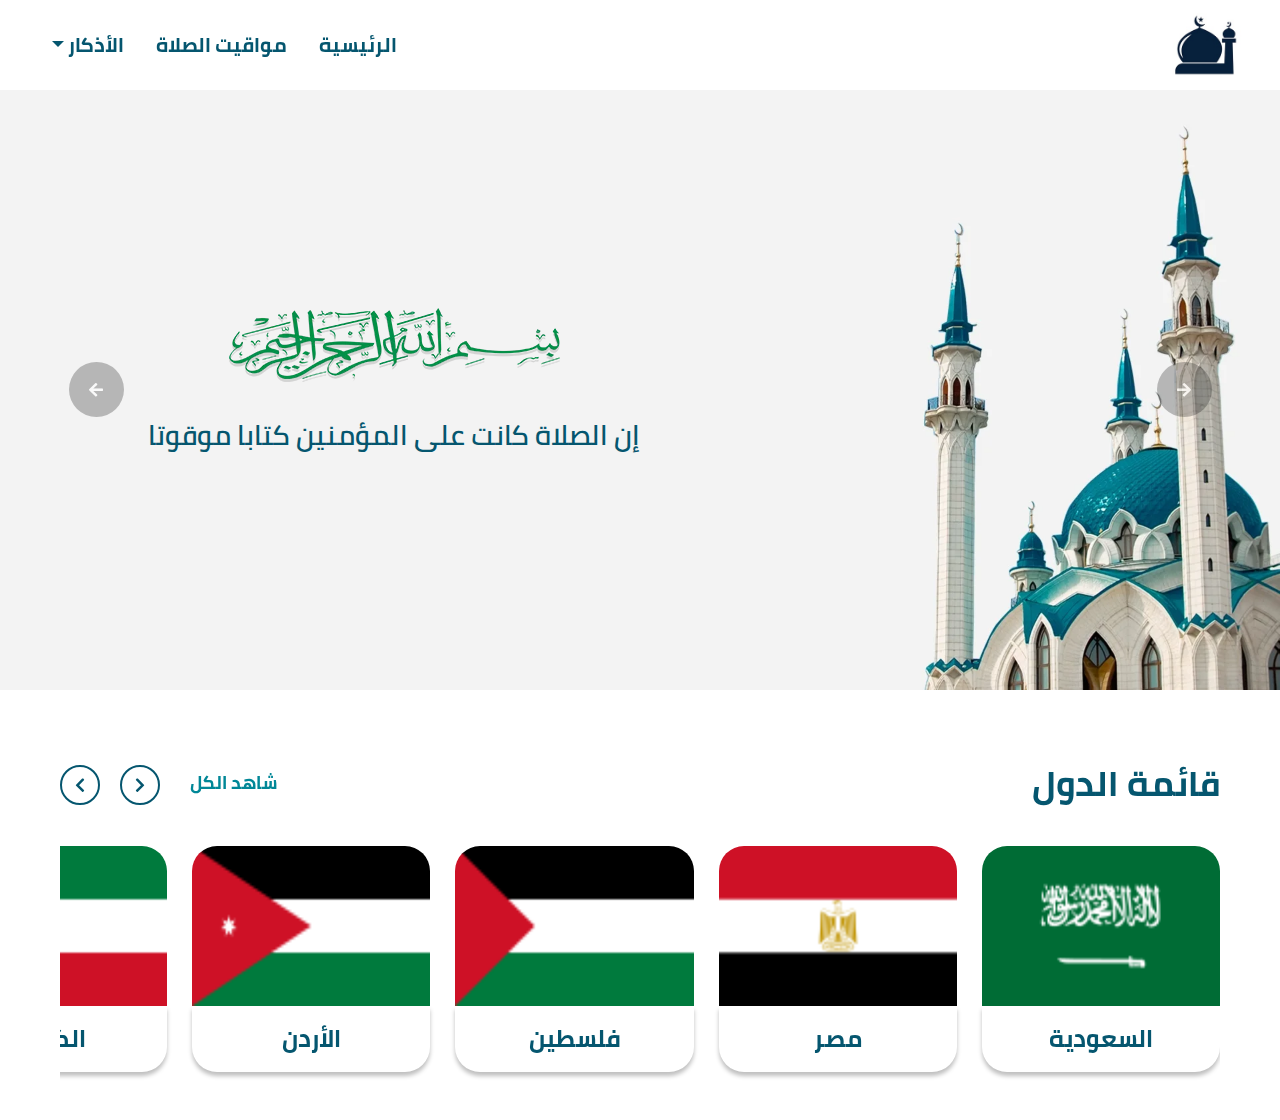
==== index.html @ e68f7e4a "first commit" ====
<!DOCTYPE html>
<html lang="en">

<head>
    <meta charset="UTF-8">
    <meta http-equiv="X-UA-Compatible" content="IE=edge">
    <meta name="viewport" content="width=device-width, initial-scale=1.0">
    <title>Home</title>
    <link rel="stylesheet" href="css/bootstrap.min.css">
    <link rel="stylesheet" href="css/fontawesome-all.min.css">
    <link rel="stylesheet" href="css/owl.carousel.min.css">
    <link rel="stylesheet" href="css/style.css">

</head>

<body dir="rtl">
    <nav class="navbar navbar-expand-lg">
        <div class="container-fluid">
            <a class="navbar-brand" href="#">
                <img src="imgs/logo.jpg" alt="">
            </a>
            <button class="navbar-toggler" type="button" data-toggle="collapse" data-target="#navbarSupportedContent"
                aria-controls="navbarSupportedContent" aria-expanded="false" aria-label="Toggle navigation">
                <svg xmlns="http://www.w3.org/2000/svg" class="icon icon-tabler icon-tabler-menu-2" width="44"
                    height="44" viewBox="0 0 24 24" stroke-width="1.5" stroke="#2c3e50" fill="none"
                    stroke-linecap="round" stroke-linejoin="round">
                    <path stroke="none" d="M0 0h24v24H0z" fill="none" />
                    <line x1="4" y1="6" x2="20" y2="6" />
                    <line x1="4" y1="12" x2="20" y2="12" />
                    <line x1="4" y1="18" x2="20" y2="18" />
                </svg>
            </button>

            <div class="collapse navbar-collapse" id="navbarSupportedContent">
                <ul class="navbar-nav mr-auto">
                    <li class="nav-item active">
                        <a class="nav-link" href="index.html">الرئيسية <span class="sr-only">(current)</span></a>
                    </li>
                    <li class="nav-item">
                        <a class="nav-link" href="pray_times.html">مواقيت الصلاة</a>
                    </li>
                    <li class="nav-item dropdown">
                        <a class="nav-link dropdown-toggle" href="#" id="navbarDropdown" role="button"
                            data-toggle="dropdown" aria-haspopup="true" aria-expanded="false">
                            الأذكار
                        </a>
                        <div class="dropdown-menu" aria-labelledby="navbarDropdown">
                            <a class="dropdown-item" href="azkar_sabah.html"> أذكار الصباح</a>
                            <a class="dropdown-item" href="masaa_azkar.html">أذكار المساء</a>
                            <div class="dropdown-divider"></div>
                            <a class="dropdown-item" href="douaa_maryd.html">الدعاء للميت </a>
                            <a class="dropdown-item" href="douaa_maryd.html">الدعاء للمريض </a>
                        </div>
                    </li>
                </ul>
            </div>
        </div>
    </nav>

    <div id="carouselExampleControls" class="carousel slide" data-ride="carousel">
        <div class="carousel-inner">
            <div class="carousel-item active">
                <img class="d-block w-100" src="imgs/banner2-bg.webp" alt="First slide">
                <div class="carousel-caption d-none d-md-block">
                    <img src="imgs/bismilla-word-theme.webp" alt="words">
                    <p> إن الصلاة كانت على المؤمنين كتابا موقوتا </p>
                </div>
            </div>
            <div class="carousel-item">
                <img class="d-block w-100" src="imgs/banner2-bg.webp" alt="Second slide">
                <div class="carousel-caption d-none d-md-block">
                    <img src="imgs/bismilla-word-theme.webp" alt="words">
                    <p> إن الصلاة كانت على المؤمنين كتابا موقوتا </p>
                </div>
            </div>
            <div class="carousel-item">
                <img class="d-block w-100" src="imgs/banner2-bg.webp" alt="Third slide">
                <div class="carousel-caption d-none d-md-block">
                    <img src="imgs/bismilla-word-theme.webp" alt="words">
                    <p> إن الصلاة كانت على المؤمنين كتابا موقوتا </p>
                </div>
            </div>
        </div>
        <a class="carousel-control-prev" href="#carouselExampleControls" role="button" data-slide="prev">
            <span class="next_prev">
                <i class="fas fa-arrow-left"></i>
            </span>
        </a>
        <a class="carousel-control-next" href="#carouselExampleControls" role="button" data-slide="next">
            <span class="next_prev">
                <i class="fas fa-arrow-right"></i>
            </span>
        </a>
    </div>

    <section class="most_trend all_cities all_stars">
        <div class="container-fluid">
            <div class="head d-flex align-items-center justify-content-between">
                <h2> قائمة الدول </h2>
                <a href="all_countries.html"> شاهد الكل </a>
            </div>
            <div class="owl-carousel most_trend_owl owl-theme">
                <div class="link">
                    <a href="famous.html">
                        <img src="imgs/Flag_of_Saudi_Arabia.webp" alt="tamer">
                        <div class="desc">
                            <h5 class="text-center font-weight-bold"> السعودية  </h5>
                        </div>
                    </a>
                </div>
                <div class="link">
                    <a href="famous.html">
                        <img src="imgs/Flag_of_Egypt.webp" alt="tamer">
                        <div class="desc">
                            <h5 class="text-center font-weight-bold"> مصر   </h5>
                        </div>
                    </a>
                </div>
                <div class="link">
                    <a href="famous.html">
                        <img src="imgs/Flag_of_Palestine.webp" alt="tamer">
                        <div class="desc">
                            <h5 class="text-center font-weight-bold"> فلسطين   </h5>
                        </div>
                    </a>
                </div>
                <div class="link">
                    <a href="famous.html">
                        <img src="imgs/Flag_of_Jordan.webp" alt="tamer">
                        <div class="desc">
                            <h5 class="text-center font-weight-bold"> الأردن   </h5>
                        </div>
                    </a>
                </div>
                <div class="link">
                    <a href="famous.html">
                        <img src="imgs/Flag_of_Kuwait.webp" alt="tamer">
                        <div class="desc">
                            <h5 class="text-center font-weight-bold"> الكويت  </h5>
                        </div>
                    </a>
                </div>
            </div>
        </div>
    </section>
    <script src="js/jquery-3.2.1.min.js"></script>
    <script src="js/popper.min.js"></script>
    <script src="js/owl.carousel.min.js"></script>

    <script src="js/bootstrap.min.js"></script>
    <script src="js/main.js"></script>
</body>

</html>
---- css/style.css ----
@font-face {
  font-family: "cairo";
  src: url(../fonts/Cairo-Bold.ttf);
  font-weight: 700;
}
@font-face {
  font-family: "cairo";
  src: url(../fonts/Cairo-Regular.ttf);
  font-weight: normal;
}
@font-face {
  font-family: "cairo";
  src: url(../fonts/Cairo-SemiBold.ttf);
  font-weight: 600;
}
body {
  font-family: "cairo";
}

.navbar {
  padding-right: 0;
  padding-left: 0;
}
.navbar svg {
  width: 25px;
  height: 25px;
  display: inline-block;
}
.navbar .navbar-brand img {
  width: 90px;
  mix-blend-mode: multiply;
}
.navbar .nav-item .nav-link {
  color: #05566f;
  text-decoration: none;
  padding: 0;
  -webkit-margin-end: 32px;
          margin-inline-end: 32px;
  font-weight: bold;
  font-size: 20px;
}
.navbar .dropdown-menu {
  text-align: start;
}
.navbar .dropdown-menu .dropdown-item {
  color: #018797;
  margin-bottom: 8px;
  font-weight: 600;
  font-size: 18px;
}

.most_trend {
  padding-top: 60px;
}

@media (max-width: 991px) {
  .most_trend {
    padding: 15px 0 !important;
  }
}
.most_trend .container-fluid {
  position: relative;
  padding-inline: 60px;
}

.most_trend .most_trend_owl {
  position: static;
}

.most_trend .most_trend_owl .owl-nav {
  position: absolute;
  top: 15px;
  left: 60px;
  display: flex;
  gap: 20px;
}

@media (max-width: 991px) {
  .most_trend .most_trend_owl .owl-nav {
    display: none;
  }
}
.most_trend .most_trend_owl .owl-nav button {
  outline: none !important;
}

.most_trend .most_trend_owl .owl-nav .fa-chevron-right,
.most_trend .most_trend_owl .owl-nav .fa-chevron-left {
  width: 40px;
  height: 40px;
  border: 2px solid #05566f;
  color: #05566f;
  border-radius: 50%;
  display: flex;
  align-items: center;
  justify-content: center;
  transition: 0.3s all ease-in-out;
}

.most_trend .most_trend_owl .owl-nav .fa-chevron-right:hover,
.most_trend .most_trend_owl .owl-nav .fa-chevron-left:hover {
  background-color: #05566f;
  color: #fff;
}

.link a {
  text-decoration: none !important;
}

.link img {
  height: 160px;
  border-radius: 25px 25px 0 0;
  width: 100%;
}

.link .desc {
  background: #FFFFFF;
  box-shadow: 0px 4px 4px rgba(0, 0, 0, 0.25);
  border-radius: 0 0 25px 25px;
  display: block;
  height: auto;
  margin-bottom: 24px;
  padding: 16px;
}

@media (max-width: 991px) {
  .link .desc {
    padding: 10px;
    margin-bottom: 8px;
  }
}
.link .desc h5 {
  font-size: 24px;
  color: #05566f;
  line-height: 34px;
  margin: 0;
}

@media (max-width: 991px) {
  .link .desc h5 {
    font-size: 14px;
    line-height: 24px;
  }
}
.most_trend .most_trend_owl .link a .desc span {
  display: block;
  color: #414141;
  font-size: 20px;
  line-height: 38px;
}

@media (max-width: 991px) {
  .most_trend .most_trend_owl .link a .desc span {
    font-size: 12px;
    line-height: 22px;
  }
}
.most_trend .most_trend_owl .link a .desc strong {
  font-size: 24px;
  color: #414141;
}

@media (max-width: 991px) {
  .most_trend .most_trend_owl .link a .desc strong {
    font-size: 14px;
    line-height: 24px;
  }
}
.most_trend .head {
  margin-bottom: 30px;
}

@media (max-width: 991px) {
  .most_trend .head {
    margin-bottom: 20px;
  }
}
.most_trend .head h2 {
  color: #05566f;
  font-family: "cairo";
  font-weight: bold;
  font-size: 35px;
  line-height: 66px;
  margin: 0;
}

@media (max-width: 650px) {
  .most_trend .head h2 {
    font-size: 16px;
    line-height: 26px;
  }
}
.most_trend .head a {
  font-size: 18px;
  color: #018797;
  font-family: "cairo";
  font-weight: bold;
  -webkit-padding-end: 130px;
  padding-inline-end: 130px;
  text-decoration: none !important;
}

@media (max-width: 991px) {
  .most_trend .head a {
    -webkit-padding-end: 0;
    padding-inline-end: 0;
  }
}
@media (max-width: 650px) {
  .most_trend .head a {
    color: #ED1C24;
    font-size: 13px;
    line-height: 23px;
  }
}
.carousel-caption {
  position: absolute;
  right: 50%;
  bottom: 50%;
  left: auto;
  z-index: 10;
  padding-top: 20px;
  padding-bottom: 20px;
  color: #fff;
  text-align: center;
  transform: translateY(50%);
}
.carousel-caption img {
  margin-bottom: 32px;
}
.carousel-caption p {
  color: #05566f;
  font-size: 28px;
  font-weight: 600;
}

.next_prev {
  display: flex;
  width: 55px;
  height: 55px;
  background: rgba(0, 0, 0, 0.5);
  align-items: center;
  justify-content: center;
  border-radius: 50%;
  opacity: 1;
}

.prayer_times {
  position: relative;
  overflow: hidden;
  min-height: calc(100vh - 90px);
  padding: 0;
  display: flex;
  align-items: center;
  justify-content: center;
}
.prayer_times::after {
  content: "";
  position: absolute;
  height: 100%;
  width: 100%;
  left: 0;
  top: 0;
  background: url(../imgs/salat-times-bg-large.webp) no-repeat scroll 0 0;
  background-size: cover;
  animation: zoom-in-zoom-out 60s linear infinite;
}
.prayer_times::before {
  content: "";
  position: absolute;
  top: 0;
  left: 0;
  background-color: rgba(0, 0, 0, 0.7);
  z-index: 2;
  width: 100%;
  height: 100%;
}
.prayer_times .container-fluid {
  position: relative;
  z-index: 25;
  color: #fff;
}
.prayer_times .container-fluid h2 {
  margin-bottom: 36px;
}
.prayer_times .container-fluid .prayers {
  gap: 32px;
  flex-wrap: wrap;
}
.prayer_times .container-fluid .prayers .salat {
  border: 1px solid;
  border-color: #464646;
  padding: 12px 28px;
  border: 1px solid #f1f1f1;
  border-radius: 6px;
}
.prayer_times .container-fluid .prayers .salat h5 {
  font-weight: bold;
}

@keyframes zoom-in-zoom-out {
  0% {
    transform: scale(1, 1);
  }
  50% {
    transform: scale(1.5, 1.5);
  }
  100% {
    transform: scale(1, 1);
  }
}
.modal .modal-title {
  font-weight: bold;
  color: #05566f;
}
.modal .modal-body {
  height: 350px;
  overflow: auto;
}
.modal .modal-body input {
  border: 1px solid #f1f1f1;
  margin-bottom: 32px;
  border-radius: 6px;
  padding: 8px;
  outline: none !important;
}
.modal .modal-body input::-moz-placeholder {
  color: #018797;
  font-size: 13px;
}
.modal .modal-body input::placeholder {
  color: #018797;
  font-size: 13px;
}
.modal .modal-body ul li a {
  color: #018797;
  font-weight: 600;
  margin-bottom: 12px;
  display: inline-block;
  text-decoration: none;
}

.azkar_owl p {
  width: 85%;
  margin: auto;
  font-size: 18px;
  font-weight: 600;
  line-height: 34px;
}
.azkar_owl .owl-prev {
  position: absolute;
  right: 0;
  top: 50%;
  width: 50px;
  height: 50px;
  border-radius: 50%;
  border: 2px solid #f1f1f1 !important;
  transform: translateY(-50%);
}
.azkar_owl .owl-next {
  position: absolute;
  left: 0;
  top: 50%;
  width: 50px;
  height: 50px;
  border-radius: 50%;
  border: 2px solid #f1f1f1 !important;
  transform: translateY(-50%);
}
@media (max-width: 767px) {
  .azkar_owl .owl-prev, .azkar_owl .owl-next {
    display: none;
  }
}

footer {
  text-align: start;
  padding: 24px 0;
}
footer .coprights {
  font-weight: 600;
  color: #018797;
}/*# sourceMappingURL=style.css.map */
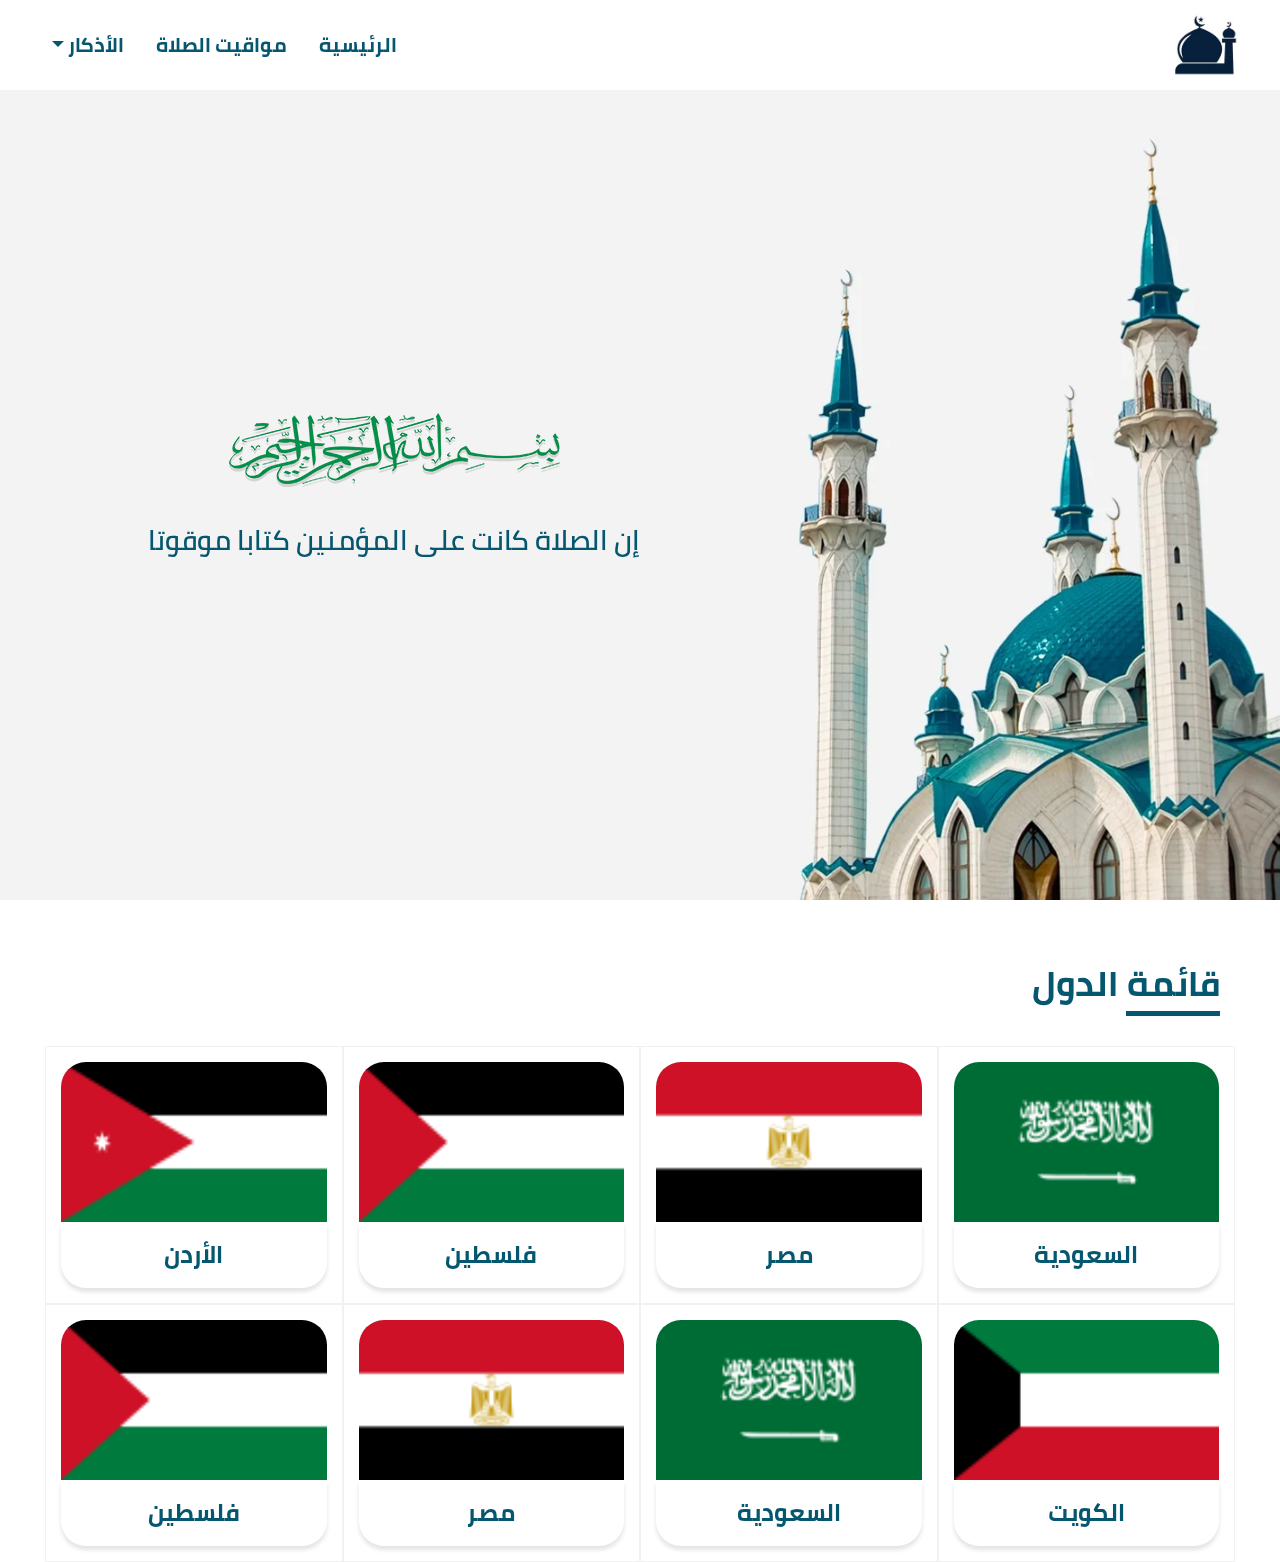
==== commit 80c6579d: "modifications" ====
--- a/index.html
+++ b/index.html
@@ -16,7 +16,7 @@
 <body dir="rtl">
     <nav class="navbar navbar-expand-lg">
         <div class="container-fluid">
-            <a class="navbar-brand" href="#">
+            <a class="navbar-brand" href="index.html">
                 <img src="imgs/logo.jpg" alt="">
             </a>
             <button class="navbar-toggler" type="button" data-toggle="collapse" data-target="#navbarSupportedContent"
@@ -57,98 +57,180 @@
         </div>
     </nav>
 
-    <div id="carouselExampleControls" class="carousel slide" data-ride="carousel">
-        <div class="carousel-inner">
-            <div class="carousel-item active">
-                <img class="d-block w-100" src="imgs/banner2-bg.webp" alt="First slide">
-                <div class="carousel-caption d-none d-md-block">
-                    <img src="imgs/bismilla-word-theme.webp" alt="words">
-                    <p> إن الصلاة كانت على المؤمنين كتابا موقوتا </p>
-                </div>
-            </div>
-            <div class="carousel-item">
-                <img class="d-block w-100" src="imgs/banner2-bg.webp" alt="Second slide">
-                <div class="carousel-caption d-none d-md-block">
-                    <img src="imgs/bismilla-word-theme.webp" alt="words">
-                    <p> إن الصلاة كانت على المؤمنين كتابا موقوتا </p>
-                </div>
-            </div>
-            <div class="carousel-item">
-                <img class="d-block w-100" src="imgs/banner2-bg.webp" alt="Third slide">
-                <div class="carousel-caption d-none d-md-block">
-                    <img src="imgs/bismilla-word-theme.webp" alt="words">
-                    <p> إن الصلاة كانت على المؤمنين كتابا موقوتا </p>
-                </div>
-            </div>
-        </div>
-        <a class="carousel-control-prev" href="#carouselExampleControls" role="button" data-slide="prev">
-            <span class="next_prev">
-                <i class="fas fa-arrow-left"></i>
-            </span>
-        </a>
-        <a class="carousel-control-next" href="#carouselExampleControls" role="button" data-slide="next">
-            <span class="next_prev">
-                <i class="fas fa-arrow-right"></i>
-            </span>
-        </a>
+    <div id="" class="slider">
+        <div class="container">
+            <div class="carousel-caption">
+                <img src="imgs/bismilla-word-theme.webp" alt="words">
+                <p> إن الصلاة كانت على المؤمنين كتابا موقوتا </p>
+            </div>
+        </div>
     </div>
 
     <section class="most_trend all_cities all_stars">
         <div class="container-fluid">
             <div class="head d-flex align-items-center justify-content-between">
                 <h2> قائمة الدول </h2>
-                <a href="all_countries.html"> شاهد الكل </a>
-            </div>
-            <div class="owl-carousel most_trend_owl owl-theme">
-                <div class="link">
-                    <a href="famous.html">
+            </div>
+            <div class="row">
+                <div class="link col-lg-3 col-md-4 col-sm-6">
+                    <a data-toggle="modal" data-target="#exampleModalCenter" href="cities.html">
                         <img src="imgs/Flag_of_Saudi_Arabia.webp" alt="tamer">
                         <div class="desc">
-                            <h5 class="text-center font-weight-bold"> السعودية  </h5>
-                        </div>
-                    </a>
-                </div>
-                <div class="link">
-                    <a href="famous.html">
+                            <h5 class="text-center font-weight-bold"> السعودية </h5>
+                        </div>
+                    </a>
+                </div>
+                <div class="link col-lg-3 col-md-4 col-sm-6">
+                    <a data-toggle="modal" data-target="#exampleModalCenter" href="cities.html">
                         <img src="imgs/Flag_of_Egypt.webp" alt="tamer">
                         <div class="desc">
-                            <h5 class="text-center font-weight-bold"> مصر   </h5>
-                        </div>
-                    </a>
-                </div>
-                <div class="link">
-                    <a href="famous.html">
+                            <h5 class="text-center font-weight-bold"> مصر </h5>
+                        </div>
+                    </a>
+                </div>
+                <div class="link col-lg-3 col-md-4 col-sm-6">
+                    <a data-toggle="modal" data-target="#exampleModalCenter" href="cities.html">
                         <img src="imgs/Flag_of_Palestine.webp" alt="tamer">
                         <div class="desc">
-                            <h5 class="text-center font-weight-bold"> فلسطين   </h5>
-                        </div>
-                    </a>
-                </div>
-                <div class="link">
-                    <a href="famous.html">
+                            <h5 class="text-center font-weight-bold"> فلسطين </h5>
+                        </div>
+                    </a>
+                </div>
+                <div class="link col-lg-3 col-md-4 col-sm-6">
+                    <a data-toggle="modal" data-target="#exampleModalCenter" href="cities.html">
                         <img src="imgs/Flag_of_Jordan.webp" alt="tamer">
                         <div class="desc">
-                            <h5 class="text-center font-weight-bold"> الأردن   </h5>
-                        </div>
-                    </a>
-                </div>
-                <div class="link">
-                    <a href="famous.html">
+                            <h5 class="text-center font-weight-bold"> الأردن </h5>
+                        </div>
+                    </a>
+                </div>
+                <div class="link col-lg-3 col-md-4 col-sm-6">
+                    <a data-toggle="modal" data-target="#exampleModalCenter" href="cities.html">
                         <img src="imgs/Flag_of_Kuwait.webp" alt="tamer">
                         <div class="desc">
-                            <h5 class="text-center font-weight-bold"> الكويت  </h5>
-                        </div>
-                    </a>
-                </div>
+                            <h5 class="text-center font-weight-bold"> الكويت </h5>
+                        </div>
+                    </a>
+                </div>
+                <div class="link col-lg-3 col-md-4 col-sm-6">
+                    <a data-toggle="modal" data-target="#exampleModalCenter" href="cities.html">
+                        <img src="imgs/Flag_of_Saudi_Arabia.webp" alt="tamer">
+                        <div class="desc">
+                            <h5 class="text-center font-weight-bold"> السعودية </h5>
+                        </div>
+                    </a>
+                </div>
+                <div class="link col-lg-3 col-md-4 col-sm-6">
+                    <a data-toggle="modal" data-target="#exampleModalCenter" href="cities.html">
+                        <img src="imgs/Flag_of_Egypt.webp" alt="tamer">
+                        <div class="desc">
+                            <h5 class="text-center font-weight-bold"> مصر </h5>
+                        </div>
+                    </a>
+                </div>
+                <div class="link col-lg-3 col-md-4 col-sm-6">
+                    <a data-toggle="modal" data-target="#exampleModalCenter" href="cities.html">
+                        <img src="imgs/Flag_of_Palestine.webp" alt="tamer">
+                        <div class="desc">
+                            <h5 class="text-center font-weight-bold"> فلسطين </h5>
+                        </div>
+                    </a>
+                </div>
+
             </div>
         </div>
     </section>
+
+    <!-- cities Modal -->
+    <div class="modal fade" id="exampleModalCenter" tabindex="-1" role="dialog"
+        aria-labelledby="exampleModalCenterTitle" aria-hidden="true">
+        <div class="modal-dialog modal-dialog-centered" role="document">
+            <div class="modal-content">
+                <div class="modal-header">
+                    <h5 class="modal-title" id="exampleModalLongTitle"> قائمة المدن </h5>
+                </div>
+                <div class="modal-body text-right">
+                    <input type="text" class="w-100" id="search" name="search" onkeyup="filterCities()"
+                        placeholder="ابحث عن مدينة ...">
+                    <ul id="cityList" class="list-unstyled d-flex p-0">
+                        <li>
+                            <a href="pray_times.html"> طنطا </a>
+                        </li>
+                        <li>
+                            <a href="pray_times.html"> المنصورة </a>
+                        </li>
+                        <li>
+                            <a href="pray_times.html"> القاهرة </a>
+                        </li>
+                        <li>
+                            <a href="pray_times.html"> الاسكندرية </a>
+                        </li>
+                        <li>
+                            <a href="pray_times.html"> تاكودة </a>
+                        </li>
+                        <li>
+                            <a href="pray_times.html"> المنشئة </a>
+                        </li>
+                        <li>
+                            <a href="pray_times.html"> المنصورة </a>
+                        </li>
+                        <li>
+                            <a href="pray_times.html"> القاهرة </a>
+                        </li>
+                        <li>
+                            <a href="pray_times.html"> الاسكندرية </a>
+                        </li>
+                        <li>
+                            <a href="pray_times.html"> تاكودة </a>
+                        </li>
+                        <li>
+                            <a href="pray_times.html"> المنشئة </a>
+                        </li>
+                    </ul>
+                    <p id="noResults" class="alert alert-danger" style="display: none;"> لايوجد نتائج مطابقة للبحث ..
+                    </p>
+                </div>
+                <div class="modal-footer">
+                    <button type="button" class="btn btn-danger" data-dismiss="modal">اغلاق</button>
+                </div>
+            </div>
+        </div>
+    </div>
     <script src="js/jquery-3.2.1.min.js"></script>
     <script src="js/popper.min.js"></script>
     <script src="js/owl.carousel.min.js"></script>
 
     <script src="js/bootstrap.min.js"></script>
     <script src="js/main.js"></script>
+
+    <script>
+        function filterCities() {
+            // Declare variables
+            var input, filter, ul, li, txtValue, noResults;
+            input = document.getElementById('search');
+            filter = input.value.toUpperCase();
+            ul = document.getElementById('cityList');
+            li = ul.getElementsByTagName('li');
+            noResults = document.getElementById('noResults');
+            // Loop through all list items, and hide those who don't match the search query
+            var matchFound = false;
+            for (var i = 0; i < li.length; i++) {
+                txtValue = li[i].textContent || li[i].innerText;
+                if (txtValue.toUpperCase().indexOf(filter) > -1) {
+                    li[i].style.display = '';
+                    matchFound = true;
+                } else {
+                    li[i].style.display = 'none';
+                }
+            }
+            // Display "no results found" message if no matches found
+            if (!matchFound) {
+                noResults.style.display = 'block';
+            } else {
+                noResults.style.display = 'none';
+            }
+        }
+    </script>
 </body>
 
 </html>--- a/css/style.css
+++ b/css/style.css
@@ -15,16 +15,36 @@
 }
 body {
   font-family: "cairo";
+  /* Track */
+  /* Handle */
+}
+body::-webkit-scrollbar {
+  width: 5px;
+}
+body::-webkit-scrollbar-track {
+  background: #f1f1f1;
+}
+body::-webkit-scrollbar-thumb {
+  background: #018797;
 }
 
 .navbar {
   padding-right: 0;
   padding-left: 0;
+}
+@media (max-width: 991px) {
+  .navbar {
+    padding-right: 15px;
+    padding-left: 15px;
+  }
 }
 .navbar svg {
   width: 25px;
   height: 25px;
   display: inline-block;
+}
+.navbar .navbar-toggler {
+  outline: none !important;
 }
 .navbar .navbar-brand img {
   width: 90px;
@@ -39,6 +59,19 @@
   font-weight: bold;
   font-size: 20px;
 }
+@media (max-width: 991px) {
+  .navbar .navbar-nav {
+    text-align: start;
+    background-color: #f5f5f5;
+    padding: 12px;
+    border-radius: 8px;
+  }
+  .navbar .navbar-nav .nav-link {
+    font-size: 15px;
+    margin: 0 !important;
+    margin-bottom: 12px !important;
+  }
+}
 .navbar .dropdown-menu {
   text-align: start;
 }
@@ -48,19 +81,38 @@
   font-weight: 600;
   font-size: 18px;
 }
+@media (max-width: 991px) {
+  .navbar .dropdown-menu .dropdown-item {
+    font-size: 14px;
+  }
+}
+
+.slider {
+  height: calc(100vh - 90px);
+  background-image: url(../imgs/banner2-bg.webp);
+  background-size: cover;
+  background-position: right;
+  background-repeat: no-repeat;
+  position: relative;
+}
 
 .most_trend {
-  padding-top: 60px;
+  padding-top: 50px;
 }
 
 @media (max-width: 991px) {
   .most_trend {
-    padding: 15px 0 !important;
+    padding: 28px 0 !important;
   }
 }
 .most_trend .container-fluid {
   position: relative;
   padding-inline: 60px;
+}
+@media (max-width: 991px) {
+  .most_trend .container-fluid {
+    padding: 0 30px;
+  }
 }
 
 .most_trend .most_trend_owl {
@@ -107,6 +159,20 @@
   text-decoration: none !important;
 }
 
+.link {
+  border: 1px solid #f1f1f1;
+  padding-top: 15px;
+  padding-bottom: 15px;
+}
+@media (max-width: 575px) {
+  .link {
+    width: 50%;
+  }
+  .link img {
+    height: auto !important;
+  }
+}
+
 .link img {
   height: 160px;
   border-radius: 25px 25px 0 0;
@@ -115,18 +181,17 @@
 
 .link .desc {
   background: #FFFFFF;
-  box-shadow: 0px 4px 4px rgba(0, 0, 0, 0.25);
+  box-shadow: 0px 4px 4px rgba(0, 0, 0, 0.11);
   border-radius: 0 0 25px 25px;
   display: block;
   height: auto;
-  margin-bottom: 24px;
+  margin-bottom: 0px;
   padding: 16px;
 }
 
 @media (max-width: 991px) {
   .link .desc {
     padding: 10px;
-    margin-bottom: 8px;
   }
 }
 .link .desc h5 {
@@ -182,12 +247,26 @@
   font-size: 35px;
   line-height: 66px;
   margin: 0;
+  position: relative;
+}
+.most_trend .head h2::after {
+  content: "";
+  position: absolute;
+  bottom: 0;
+  right: 0;
+  width: 50%;
+  height: 5px;
+  background-color: #05566f;
 }
 
 @media (max-width: 650px) {
   .most_trend .head h2 {
     font-size: 16px;
     line-height: 26px;
+  }
+  .most_trend .head h2::after {
+    height: 3px;
+    bottom: -5px;
   }
 }
 .most_trend .head a {
@@ -233,6 +312,33 @@
   font-size: 28px;
   font-weight: 600;
 }
+@media (max-width: 767px) {
+  .carousel-caption {
+    position: absolute;
+    right: 50%;
+    bottom: 50%;
+    left: auto;
+    z-index: 10;
+    padding-top: 20px;
+    padding-bottom: 20px;
+    color: #fff;
+    text-align: center;
+    transform: translate(50%, 50%);
+    background-color: #fff;
+    padding: 16px;
+    border-radius: 16px;
+    width: 500px;
+    max-width: 95%;
+  }
+  .carousel-caption img {
+    width: 190px;
+    margin-bottom: 12px;
+  }
+  .carousel-caption p {
+    font-size: 14px;
+    font-weight: bold;
+  }
+}
 
 .next_prev {
   display: flex;
@@ -314,8 +420,19 @@
   color: #05566f;
 }
 .modal .modal-body {
-  height: 350px;
+  height: 300px;
   overflow: auto;
+  /* Track */
+  /* Handle */
+}
+.modal .modal-body::-webkit-scrollbar {
+  width: 5px;
+}
+.modal .modal-body::-webkit-scrollbar-track {
+  background: #f1f1f1;
+}
+.modal .modal-body::-webkit-scrollbar-thumb {
+  background: #018797;
 }
 .modal .modal-body input {
   border: 1px solid #f1f1f1;
@@ -335,7 +452,6 @@
 .modal .modal-body ul li a {
   color: #018797;
   font-weight: 600;
-  margin-bottom: 12px;
   display: inline-block;
   text-decoration: none;
 }
@@ -368,7 +484,8 @@
   transform: translateY(-50%);
 }
 @media (max-width: 767px) {
-  .azkar_owl .owl-prev, .azkar_owl .owl-next {
+  .azkar_owl .owl-prev,
+  .azkar_owl .owl-next {
     display: none;
   }
 }
@@ -380,4 +497,46 @@
 footer .coprights {
   font-weight: 600;
   color: #018797;
+}
+
+#cityList {
+  flex-wrap: wrap;
+}
+#cityList li {
+  width: 50%;
+  flex-basis: 50%;
+  border: 1px solid #F1F1F1;
+  text-align: center;
+  padding: 8px;
+}
+
+.azkar {
+  background-image: url(../imgs/bg-pattern.webp);
+  padding: 50px 0;
+}
+.azkar h2 {
+  margin-bottom: 50px;
+  color: #05566f;
+  font-weight: bold;
+}
+@media (max-width: 575px) {
+  .azkar h2 {
+    font-size: 24px;
+    margin-bottom: 28px;
+  }
+}
+.azkar .col-md-6 {
+  margin-bottom: 24px;
+}
+.azkar p {
+  margin: 0;
+  background-color: #fff;
+  border-radius: 16px;
+  display: flex;
+  align-items: center;
+  justify-content: center;
+  height: 100%;
+  padding: 24px;
+  font-weight: 600;
+  line-height: 28px;
 }/*# sourceMappingURL=style.css.map */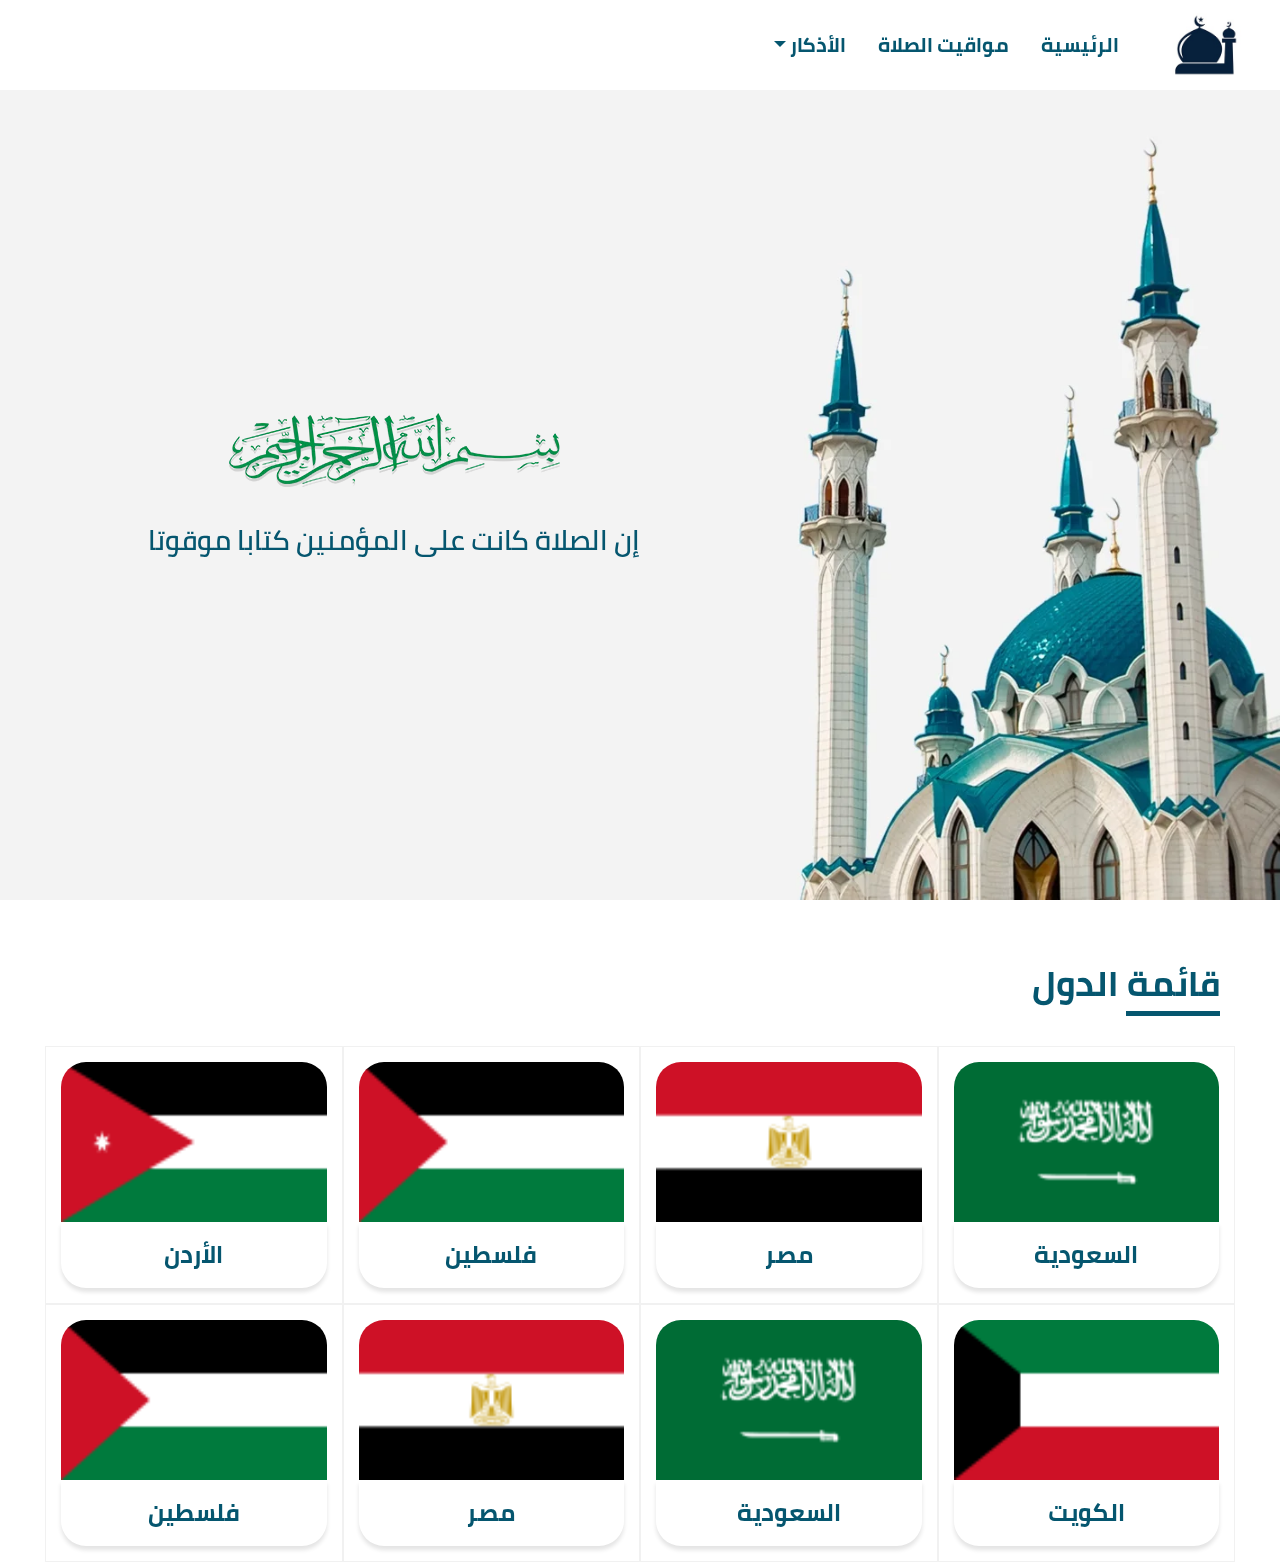
==== commit 37933c0f: "right navbar" ====
--- a/index.html
+++ b/index.html
@@ -32,7 +32,7 @@
             </button>
 
             <div class="collapse navbar-collapse" id="navbarSupportedContent">
-                <ul class="navbar-nav mr-auto">
+                <ul class="navbar-nav ml-auto">
                     <li class="nav-item active">
                         <a class="nav-link" href="index.html">الرئيسية <span class="sr-only">(current)</span></a>
                     </li>
--- a/css/style.css
+++ b/css/style.css
@@ -169,7 +169,23 @@
     width: 50%;
   }
   .link img {
-    height: auto !important;
+    height: 120px !important;
+  }
+}
+@media (max-width: 425px) {
+  .link {
+    width: 50%;
+  }
+  .link img {
+    height: 100px !important;
+  }
+}
+@media (max-width: 370px) {
+  .link {
+    width: 50%;
+  }
+  .link img {
+    height: 75px !important;
   }
 }
 
